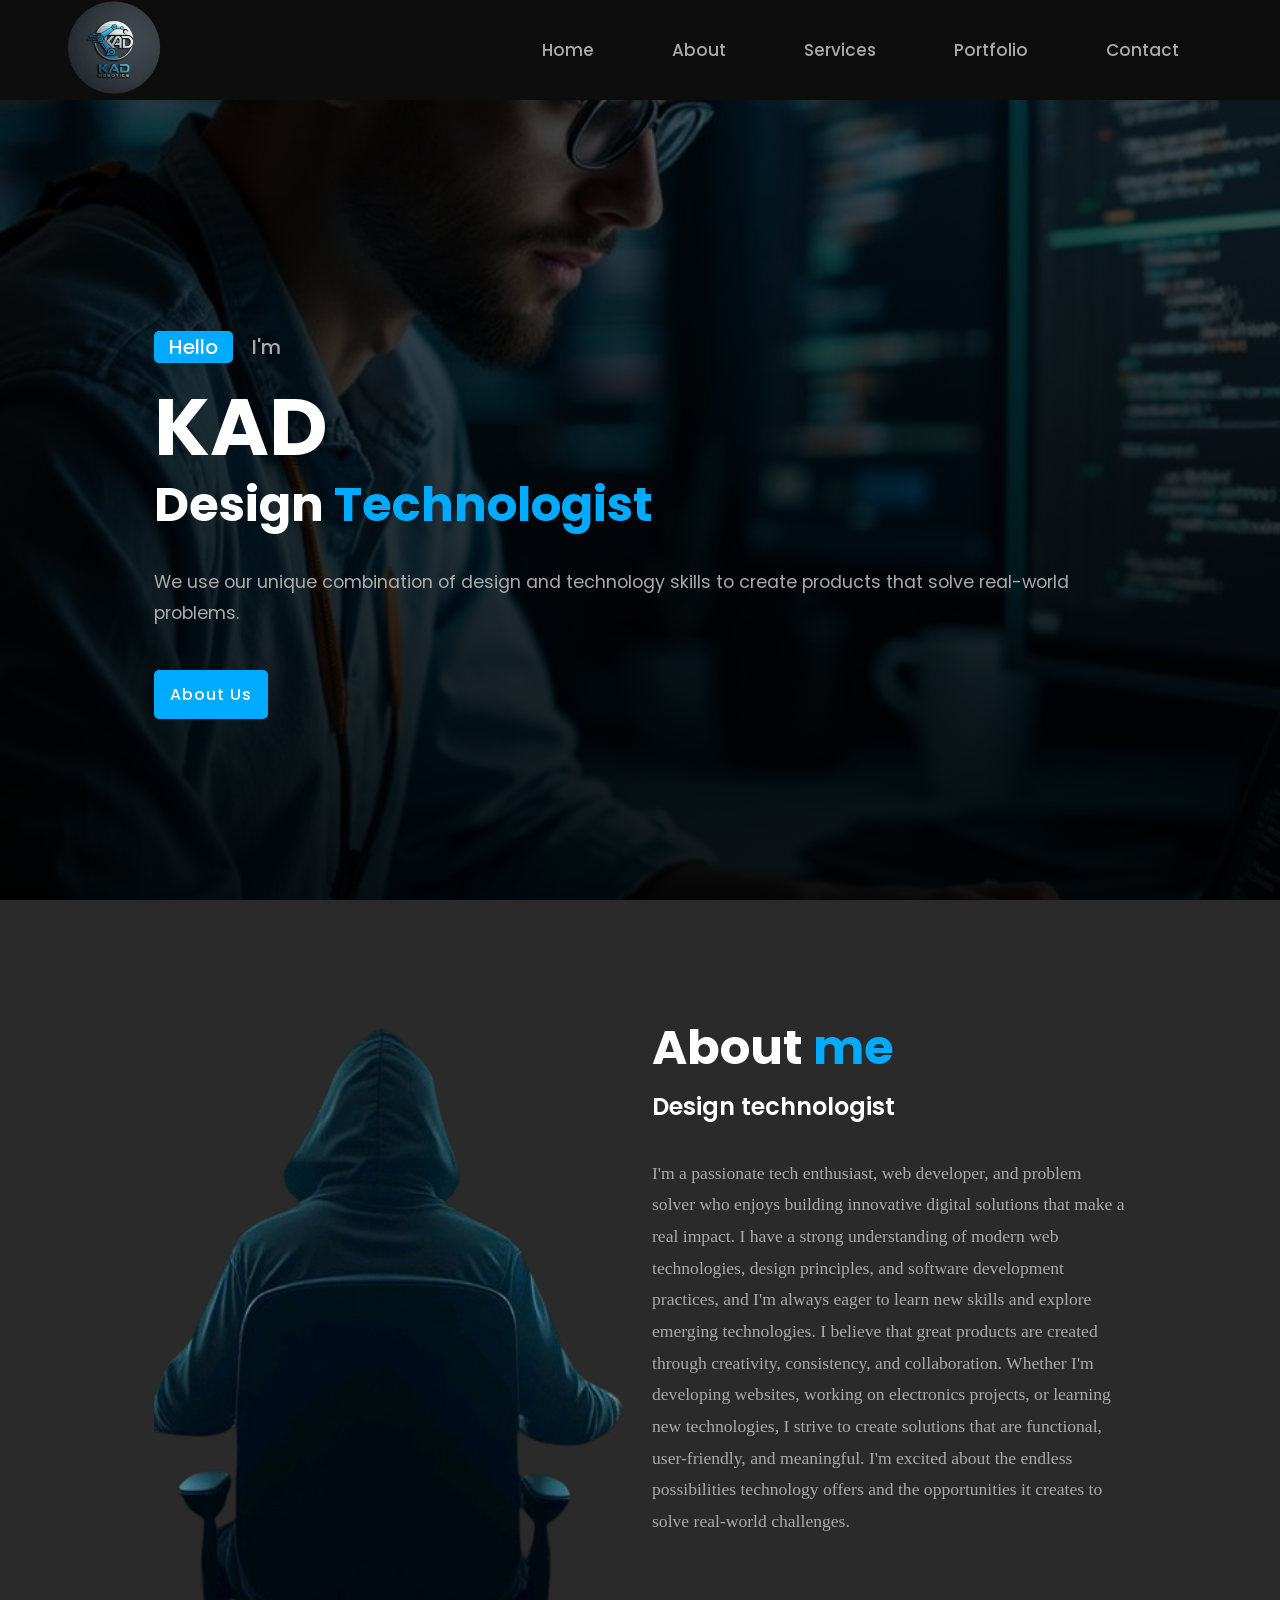
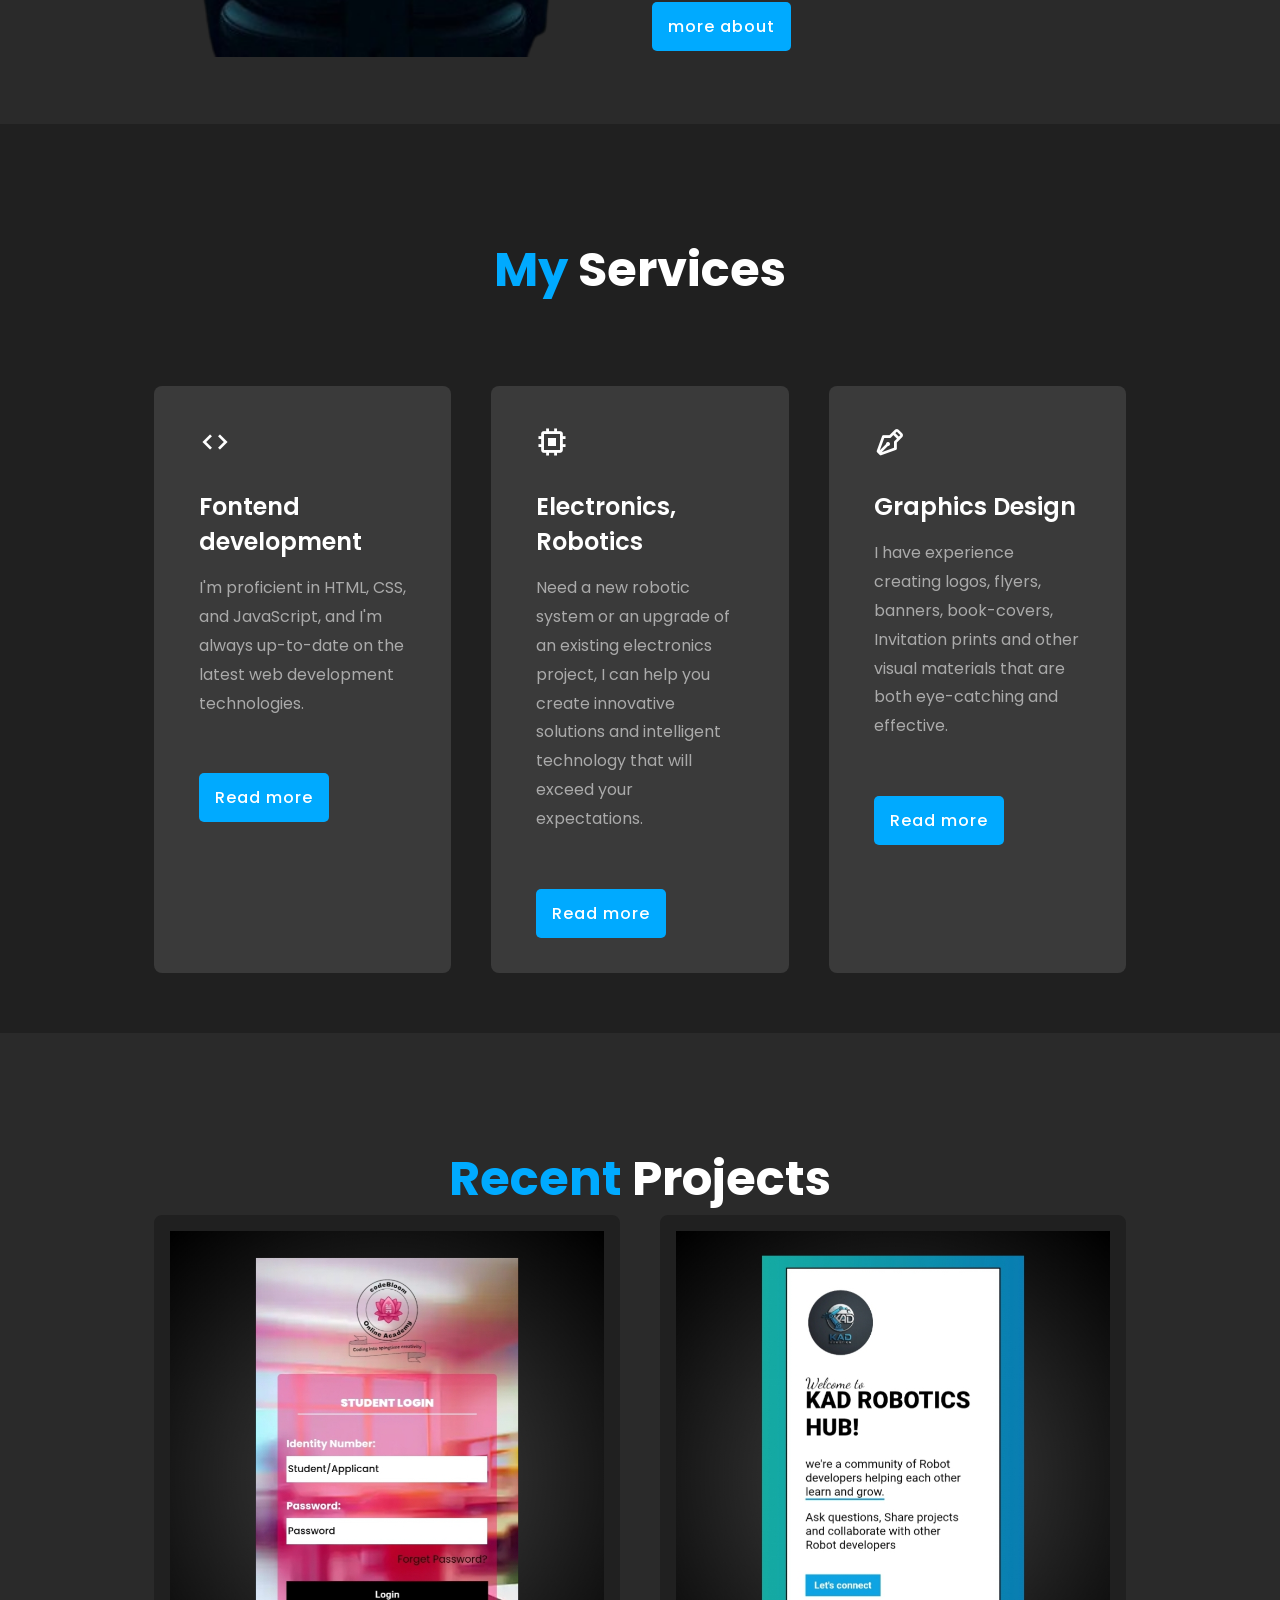
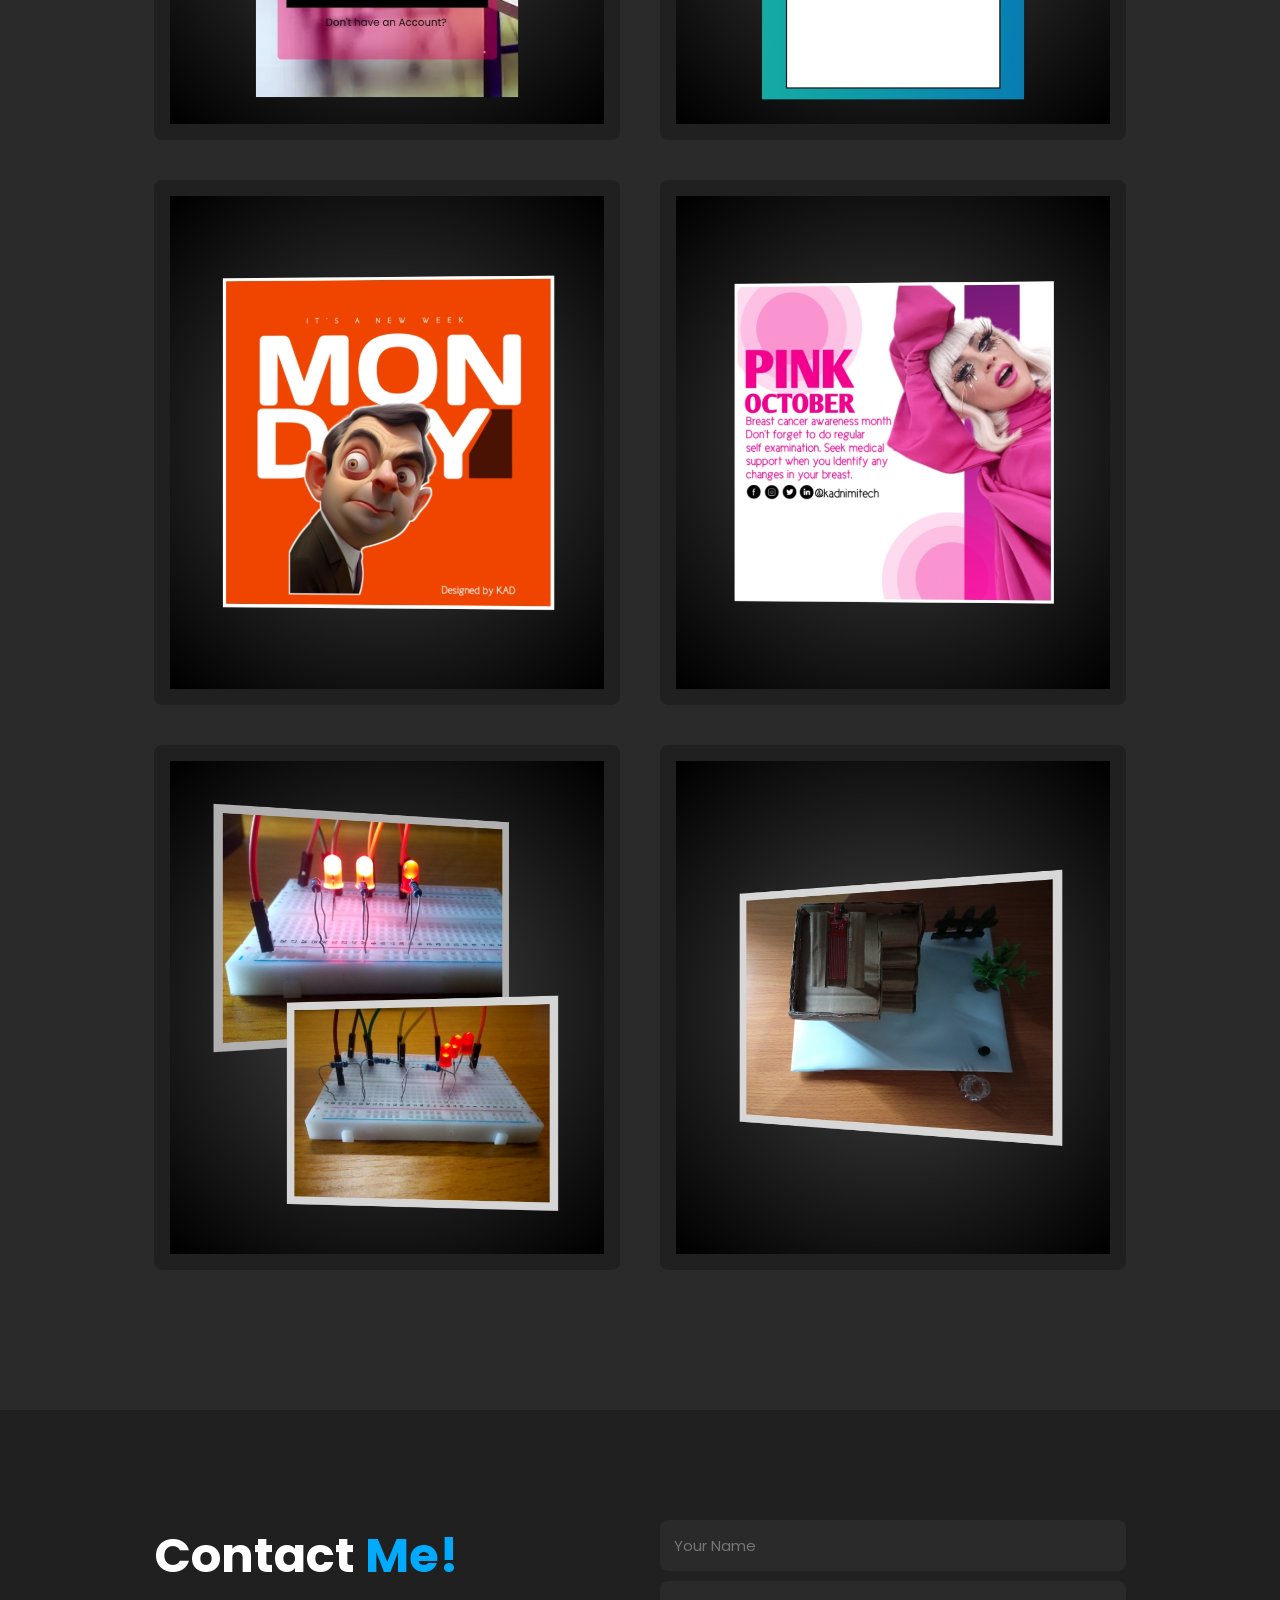
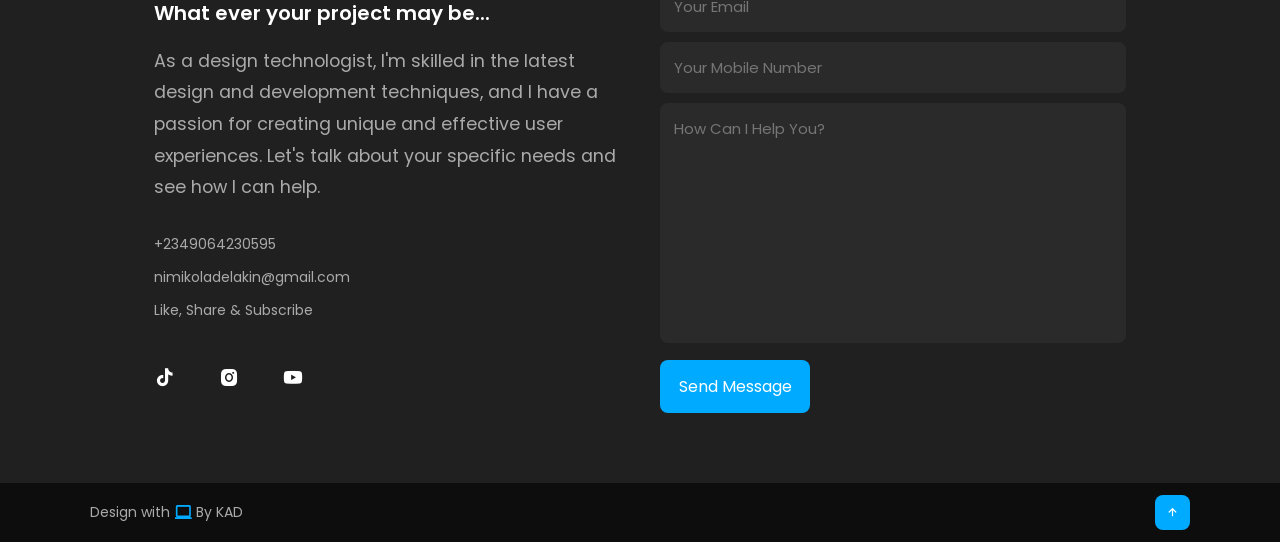
==== index.html @ d75dfde3 "Add files via upload" ====
<!DOCTYPE html>
<html lang="en">
<head>
    <meta charset="UTF-8">
    <meta name="viewport" content="width=device-width, initial-scale=1.0">
    <title>My portfolio</title>
 <link rel="stylesheet" href="style.css">
 <link href="https://unpkg.com/boxicons@2.1.4/css/boxicons.min.css" rel="stylesheet">
</head>
<body>
  <!-- header -->
  <header class="header">
   <a href="#">
     <img src="kadlogo.png" alt="logo">
   </a> 
   <div class="navMenu" id="navMenu">
   <i class='bx bx-window-close' onclick="closeMenu()"></i>
    <ul>
     <li><a href="index.html">Home</a></li>
     <li><a href="about.html">About</a></li>
     <li><a href="services.html">Services</a></li>
     <li><a href="portfolio.html">Portfolio</a></li>
     <li><a href="contact.html">Contact</a></li>
    </ul>   
   </div>
   <i class='bx bx-menu' onclick="openMenu()"></i>
  </header>
  
  <!-- home session -->
  <section class="home" id="home">
   <div class="home-content">
     <div class="show">
      <span class="first">Hello</span>
      <span class="second">I'm</span>
     </div>
     <h1>KAD</h1>
     <h3>Design <span>Technologist</span></h3>
     <p>
      We use our unique combination of design and technology skills to create products that solve real-world problems.
     </p>
     <div class="button">
       <a href="#" class="btn">About Us</a>
     </div>
   </div>
  </section>
  
  <!-- About session-->
  <section class="about" id="about">
    <div class="about-img">
      <img src="techguyback.png" alt="tech guy">
    </div>
    <div class="about-text">
      <h2>About <span>me</span></h2> 
      <h4>Design technologist</h4>
      <p>I'm a passionate tech enthusiast, web developer, and problem solver who enjoys building innovative digital solutions that make a real impact. I have a strong understanding of modern web technologies, design principles, and software development practices, and I'm always eager to learn new skills and explore emerging technologies. I believe that great products are created through creativity, consistency, and collaboration. Whether I'm developing websites, working on electronics projects, or learning new technologies, I strive to create solutions that are functional, user-friendly, and meaningful. I'm excited about the endless possibilities technology offers and the opportunities it creates to solve real-world challenges.</p>
      <a href="about.html" class="btn">
          more about 
      </a>
    </div>
  </section>
  <!-- service section -->
  <section class="services" id="services">
    <div class="text-title">
      <h2><span>My </span>Services</h2>
    </div>
    <div class="services-content">
        
      <div class="box">
        <div class="icons">
          <i class="bx bx-code"></i>  
        </div>
        <h3>Fontend development</h3>
        <p>I'm proficient in HTML, CSS, and JavaScript, and I'm always up-to-date on the latest web development technologies.
</p>
        <a href="#" class="btn">Read more</a>
     </div>
     <div class="box">
        <div class="icons">
          <i class='bx bx-chip'></i>  
        </div>
        <h3>Electronics,<br>Robotics</h3>
        <p>Need a new robotic system or an upgrade of an existing electronics project, I can help you create innovative solutions and intelligent technology that will exceed your expectations.
</p>
        <a href="#" class="btn">Read more</a>
     </div>
     <div class="box">
        <div class="icons">
          <i class="bx bx-pen"></i>  
        </div>
        <h3>Graphics Design</h3>
        <p>I have experience creating logos, flyers, banners, book-covers, Invitation prints and other visual materials that are both eye-catching and effective.
</p>
        <a href="#" class="btn">Read more</a>
     </div>
      
    </div>
  </section>
  
  <!-- portfolio session -->
  <section class="portfolio" id="portfolio">
   <div class="text-title">
    <h2><span>Recent</span> Projects</h2>   
   </div>   
   <div class="portfolio-content">
       
    <div class="row">
      <img src="projects-image-one.jpg" alt="">
      <div class="cover">
        <h5>Visual Designs</h5>
        <p>A complete solution for frontend development, user-centric design, and graphics design to give your business a cutting-edge online presence.</p>
        <a href="#"> <i class="bx bx-link-external"></i> </a>
      </div>
    </div>
    
    <div class="row">
      <img src="projects-image-two.jpg" alt="">
      <div class="cover">
        <h5>Visual Designs</h5>
        <p>A complete solution for frontend development, user-centric design, and graphics design to give your business a cutting-edge online presence.</p>
        <a href="#"> <i class="bx bx-link-external"></i> </a>
      </div>
    </div>
    
    <div class="row">
      <img src="projects-image-three.jpg" alt="">
      <div class="cover">
        <h5>Visual Designs</h5>
        <p>A complete solution for frontend development, user-centric design, and graphics design to give your business a cutting-edge online presence.</p>
        <a href="#"> <i class="bx bx-link-external"></i> </a>
      </div>
    </div>
    
    <div class="row">
      <img src="projects-image-four.jpg" alt="">
      <div class="cover">
        <h5>Visual Designs</h5>
        <p>A complete solution for frontend development, user-centric design, and graphics design to give your business a cutting-edge online presence.</p>
        <a href="#"> <i class="bx bx-link-external"></i> </a>
      </div>
    </div>
    
    <div class="row">
      <img src="projects-image-five.jpg" alt="">
      <div class="cover">
        <h5>Visual Designs</h5>
        <p>A complete solution for frontend development, user-centric design, and graphics design to give your business a cutting-edge online presence.</p>
        <a href="#"> <i class="bx bx-link-external"></i> </a>
      </div>
    </div>
    
    <div class="row">
      <img src="projects-image-six.jpg" alt="">
      <div class="cover">
        <h5>Visual Designs</h5>
        <p>A complete solution for frontend development, user-centric design, and graphics design to give your business a cutting-edge online presence.</p>
        <a href="#"> <i class="bx bx-link-external"></i> </a>
      </div>
    </div>
    
   </div>
  </section>
  
  <!-- contact session -->
  <section class="contact" id="contact">
    <div class="contact-text">
     <h2>Contact<span> Me!</span></h2>
     <h4>What ever your project may be...</h4>
      <p>As a design technologist, I'm skilled in the latest design and development techniques, and I have a passion for creating unique and effective user experiences. Let's talk about your specific needs and see how I can help.</p>
      
    <div class="list">
       <li><a href="whatsapp://send?phone=2349064230595&text=*Hello%20KAD%20From%20Your%20Portfolio:*">+2349064230595</a></li>
       <li><a href="mailto:nimikoladelakin@gmail.com?subject=Connecting%20with%20KAD&body=Hello%20KAD%20I%20want%20to%20connect%20with%20you%20Via%20Your%20Portfolio:">nimikoladelakin@gmail.com</a></li>
       <li><a href="#">Like, Share & Subscribe</a></li>
    </div>
    
      <div class="icons">
            <a href="https://www.tiktok.com/@kad_robotics"><i class='bx bxl-tiktok'></i></a>
            <a href="https://www.instagram.com/kadrobotics?igsh=ZG45bWptYnlyeWEy"><i class='bx bxl-instagram-alt'></i></a>
            <a href="https://youtube.com/@kad_robotics-01?si=4WWku-LW9qKJDObu"><i class='bx bxl-youtube'></i></a>
      </div>
    </div>
    
    <div class="contact-form">
      <form action="https://api.web3forms.com/submit" method="POST">
        <span class="hidden">
          <input name="FROM MY PORTFOLIO:">
        </span>
        <input type="hidden" name="access_key" value="360d2477-8315-4831-a49a-62a2f1345bcd">
        <input type="name" placeholder="Your Name" name="Name:" required>
        <input type="email" placeholder="Your Email" name="Email:" required>
        <input type="tel" placeholder="Your Mobile Number" name="Telephone:" required>
        <textarea name="Help:" id="" cols="35" rows="10" placeholder="How Can I Help You?" required></textarea>
        <input type="submit" value="Send Message" class="submit">
      </form>  
    </div>
  </section>
  
  <!-- Footer -->
  <footer class="footer">
    <div class="attribution">
      <p>Design with <i class="bx bx-laptop"> </i>By KAD</p>
    </div> 
    <div class="move-up">
      <a href="#home"><i class='bx bx-up-arrow-alt'></i></a>
    </div>
  </footer>
  
  <!-- JS for Google Menu -->
<script>
   var navMenu = document.getElementById("navMenu");
   
   function openMenu() {
       navMenu.style.right = "0";
   }
   
   function closeMenu() {
       navMenu.style.right = "-200px";
   }
</script>
</body>
</html>
---- style.css ----
@import url('https://fonts.googleapis.com/css2?family=Poppins:ital,wght@0,100;0,200;0,300;0,400;0,500;0,600;0,700;0,800;0,900;1,100;1,200;1,300;1,400;1,500;1,600;1,700;1,800;1,900&display=swap');


/* LAPTOP SCREEN */
*{
    padding: 0;
    margin: 0;
    font-family: "Poppins", sans-serif;
    box-sizing: border-box;
    scroll-behavior: smooth;
    text-decoration: none;
    list-style: none;
}
:root{
    --bg-color-one: #2a2a2a;
    --bg-color-two: #202020;
    --bg-color-sides: #0d0d0d;
    --text-color-one: #ffffff;
    --text-color-two: #aaaaaa;
    --main-color: #00aaff;
    --big-font: 5rem;
    --h2-font: 3rem;
    --p-font: 1.1rem;
}
html, body{
    overflow-x: hidden;
}
body{
    background-color: var(--bg-color-one);
    color: white;
    margin: 0;
}
.header{
    height: 100px;
    width: 100%;
    position: fixed;
    top: 0;
    right: 0;
    z-index: 1000;
    display: flex;
    align-items: center;
    justify-content: space-between;
    background-color: var(--bg-color-sides);
    padding: 2% 6%;
    transition: all .45s ease;
}
.header img{
    width: 100px;
}
.header .bx{
    display: none;
}
.navMenu{
    flex: 1;
    text-align: right;
}
.navMenu ul li{
    display: inline-block;
    padding: 8px 12px;
    margin: 0 25px;
    position: relative;
}
.navMenu a{
    color: var(--text-color-two);
    font-size: 17px;
    font-weight: 500;
    transition: all .45s ease;
}
.navMenu a:hover, .navmenu a:active{
    color: var(--main-color);
}
section{
    padding: 160px 15% 120px;
}
span{
    color: var(--main-color);
}
.home{
    position: relative;
    height: 100vh;
    width: 100%;
    background-image: linear-gradient(rgba(0,0,0,0.6), rgba(0,0,0,0.9)), url("Home-bg-one.jpg");
    background-position: center;
    background-size: cover;
    display: flex;
    align-items: center;
    justify-content: center;
}
.show{
    margin: 100px 0 20px;
}
.first{
    display: inline-block;
    margin-right: 15px;
    padding: 0 15px;
    line-height: 32px;
    font-size: 20px;
    font-weight: 500;
    border-radius: 5px;
    background-color: var(--main-color);
    color: var(--text-color-one);
}
.second{
    display: inline-block;
    font-size: 20px;
    font-weight: 500;
    color: var(--text-color-two);
}
.home-content h1{
    font-size: var(--big-font);
    font-weight: 700;
    color: var(--text-color-one);
    line-height: 1.1;
    margin: 0 0 8px;
}
.home-content h3{
    color: var(--text-color-one);
    margin: 0 0 35px;
    font-size: 3rem;
    font-weight: 700;
    line-height: 1.1;
}
.home-content p{
    color: var(--text-color-two);
    font-size: var(--p-font);
    line-height: 1.8;
    margin-bottom: 40px;
}
.button{
    display: inline-block;
    align-items: center;
    justify-content: center;
}
.btn{
    display: inline-block;
    padding: 12px 16px;
    background-color: var(--main-color);
    border-radius: 5px;
    font-size: 1rem;
    font-weight: 500;
    color: var(--text-color-one);
    letter-spacing: 1px;
    transition: all .45s ease;
}
.btn:hover{
    transform: scale(0.9)
}
/* About styling */

.about{
    display: grid;
    grid-template-columns: repeat(2, 1fr);
    align-items: center;
    gap: 1.5rem;
}
.about-img img{
    max-width: 530px;
    width: 100%;
    height: auto;
    border-radius: 5px;
}
.about-text h2{
    font-size: var(--h2-font);
    line-height: 1;
}
.about-text h4{
    font-size: 24px;
    font-weight: 600;
    color: var(--text-color-one);
    line-height: 1.7;
    margin: 15px 0 30px;
}
.about-text p{
    font-size: var(--p-font);
    font-family: 'Times New Roman', Times, serif; 
    line-height: 1.8;
    margin-bottom: 4rem;
    color: var(--text-color-two);
}
.services{
    background-color: var(--bg-color-two);
}
.text-title{
    text-align: center;
}
.text-title h2{
    font-size: var(--h2-font)
}
.services-content{
    display: grid;
    grid-template-columns: repeat(auto-fit, minmax(250px, auto));
    gap: 2.5rem;
    margin-top: 5rem;
} 
.services-content .box{
    background-color: #3a3a3a;
    padding: 35px 45px;
    border-radius: 8px;
    transition: all .45s ease;
}
.services-content .box:hover{
    transform: translateY(-8px);
}
.services-content .icons{
    font-size: 32px;
    margin-bottom: 20px;
}
.services-content h3{
    font-size: 24px;
    font-weight: 600;
    color: var(--text-color-one);
    margin-bottom: 15px;
}
.services-content p{
    color: var(--text-color-two);
    font-size: 1rem;
    line-height: 1.8;
    margin-bottom: 55px;
}
.portfolio-content{
    display: grid;
    grid-template-columns: repeat(auto-fit, minmax(350px, auto));
    align-items: center;
    gap: 2.5rem;
    margin-bottom: 5rem;
    overflow-x: clip;
}
.portfolio-content .row{
    position: relative;
    overflow: hidden;
    cursor: pointer;
}
.portfolio-content .row img{
    width: 100%;
    display: block;
    border-radius: 8px;
    border: 16px solid var(--bg-color-two);
    transition: transform 0.5s;
}
.portfolio-content .row .cover{
    width: 100%;
    height: 0;
    position: absolute;
    left: 0;
    bottom: 0;
    overflow: hidden;
    display: flex;
    flex-direction: column;
    align-items: center;
    background-image: linear-gradient(rgba(0, 0, 0, 0.7), #00aaff);
    border-radius: 8px;
    padding: 0 40px;
    transition: height 0.5s;
}
.portfolio-content .row .cover h5{
    font-size: 20px;
    font-weight: 600;
    margin: 15px 0;
}
.portfolio-content .row .cover p{
    text-align: center;
    color: var(--text-color-two);
    line-height: 1.8;
}
.portfolio-content .row .cover i{
    width: 60px;
    height: 60px;
    font-size: 20px;
    margin-top: 20px;
    display: flex;
    align-items: center;
    justify-content: center;
    border-radius: 50%;
    background-color: var(--text-color-one);
    color: var(--bg-color-one);
}
.portfolio-content .row:hover img{
    transform: scale(1.1);
}
.portfolio-content .row:hover .cover{
    height: 100%;
}
.contact{
    background-color: var(--bg-color-two);
    display: grid;
    grid-template-columns: repeat(2, 1fr);
    align-items: center;
    gap: 2.5rem;
}
.contact-text h2{
    font-size: var(--h2-font);
    line-height: 1;
}
.contact-text h4{
    color: var(--text-color-one);
    margin: 18px 0;
    font-size: 20px;
    font-weight: 600;
}
.contact-text p{
    color: var(--text-color-two);
    font-size: var(--p-font);
    line-height: 1.8;
    margin-bottom: 30px;
}
.contact-text .list{
    margin-bottom: 2.8rem;
}
.contact-text .list li{
    margin-bottom: 12px;
} 
.contact-text .list li a{
    display: block;
    color: var(--text-color-two);
    font-size: 14px;
    transition: all .45s ease;
}
.contact-text .list li a:hover{
    color: var(--text-color-one);
    transform: translateY(5px);
}
.contact-text .icons i{
    width: 45px;
    height: 45px;
    color: var(--text-color-one);
    font-size: 22px;
    display: inline-block;
    align-items: center;
    justify-content: center;
    margin-right: 15px;
    transition: all .45s ease;
}
.contact-text .icons i:hover{
    color: var(--main-color);
}
.contact-form form{
    position: relative;
}
.contact-form form input, .contact-form form textarea{
    width: 100%;
    padding: 14px;
    background-color: var(--bg-color-one);
    color: var(--text-color-one);
    border: none;
    outline: none;
    font-size: 15px;
    border-radius: 8px;
    margin-bottom: 10px;
}
.contact-form form textarea{
    resize: none;
    height: 240px;
}
.contact-form form .submit{
    width: 150px;
    display: inline-block;
    font-size: 16px;
    background-color: var(--main-color);
    color: var(--text-color-one);
    transition: all .45s ease;
}
.contact-form form .submit:hover{
    transform: scale(1.1);
    cursor: pointer;
}
.hidden{
    display: none;
}
.footer{
    padding: 20px 15%;
    display: flex;
    align-items: center;
    flex-wrap: wrap;
    align-items: center;
    justify-content: space-between;
    gap: 2rem;
    background-color: var(--bg-color-sides);
}
.footer .attribution p{
    color: var(--text-color-two);
    font-size: 14px;
    display: flex;
    align-items: center;
}
.footer .attribution i{
    color: var(--main-color);
    font-size: 20px;
    margin: 0 3px;
}
.footer .move-up i{
    padding: 10px;
    border-radius: 8px;
    font-size: 15px;
    color: var(--text-color-one);
    background-color: var(--main-color);
}

/***** Responsivity *****/

@media (max-width: 1480px){
    .header{
        padding: 12px 5%;
        transition: .1s;
    }
    section{
        padding: 110px 12% 60px;
    }
    .footer{
        padding: 12px 7%;
    }
}

@media (max-width: 1100px){
    :root{
        --big-font: 4rem;
        --h2-font: 2.5rem;
        --p-font: 1rem;
    }
    .home{
        height: 87vh;
    }
    .home-content h3{
        font-size: 2.3rem;
    }
}

@media (max-width: 920px){
    .about, .contact{
        grid-template-columns: 1fr;
    }
    .about-img img{
        width: 100%;
        height: auto;
        max-width: 100%;
        margin-left: 7px;
    }
}

@media (max-width: 700px){
    .header .bx{
        display: block;
        color: var(--text-color-one);
        margin: 10px;
        font-size: 30px;
        cursor: pointer;
    }
    .navMenu{
        position: fixed;
        background-color: var(--bg-color-sides);
        height: 100%;
        width: 200px;
        top: 0;
        right: -200px;
        z-index: 2;
        transition: all .45s ease;
        text-align: center;
    }
    .navMenu ul{
        padding: 30px;
    }
    .navMenu ul li{
        display: block;
    }
    .navMenu a{
        display: block;
        margin: 17px;
        font-size: 20px;
        transition: all .45s ease;
        color: var(--text-color-one);
    }
    
}

@media (max-width: 480px){
    .home h1{
        font-size: 30px;
    }
    .home h3{
        font-size: 20px;
    }
    .portfolio-content{
        grid-template-columns: repeat(auto-fit, minmax(250px, auto));
        margin-bottom: 0;
    }
    .portfolio-content .row .cover p{
        font-size: 13.5px;
        line-height: 1.5;
    }
    .portfolio-content .row .cover h5{
        font-size: 15px;
        max-width: 10px 0;
    }
    .header img{
    width: 85px;
}
}


/******* Webpages *******/
.sub-header{
    height: 70vh;
    width: 100%;
    background-image: linear-gradient(rgba(0, 0, 0, 0.8), rgba(0, 0, 0, 0.8)), url(bg-sub-header.jpg);
    background-position: center;
    background-size: cover;
    text-align: center;
}
.sub-header h1{
    margin-top: 150px;
    font-size: 4rem;
}
#others{
    background-color: #191919;
}
.others{
    display: flex;
    flex-direction: column;
    align-items: center;
    justify-content: center;
    gap: 2rem;
}
.sub-text-title{
    text-align: center;
}
.sub-text-title h2{
    font-size: 1.6rem;
    line-height: 1;
}
.others-img{
    position: relative;
    width: 20rem;
    height: 20rem;
    margin-top: 3rem;
    border-radius: 50%;
    display: flex;
    align-items: center;
    justify-content: center;
}
.others-img img{
    width: 90%;
    border-radius: 50%;
    border: .2rem solid var(--main-color);
    background-color: var(--text-color-one);
}
.others-img .circle-spin{
    position: absolute;
    top: 50%;
    left: 50%;
    transform: translate(-50%, -50%) rotate(30deg);
    width: 100%;
    height: 100%;
    border-radius: 50%;
    border-top: .2rem solid transparent;
    border-bottom: .2rem solid transparent;
    border-left: .2rem solid var(--main-color);
    border-right: .2rem solid var(--main-color);
}
.others-text{
    text-align: center;
}
.others-text h3{
    font-size: 2rem;
}
.others-text p{
    font-size: var(--p-font);
    color: var(--text-color-two);
    margin: 2rem 0;
}
.map{
    margin: auto;
}
.map iframe{
    width: 100%;
}
.contact-text .dot{
    font-size: 1.7rem;
    color: var(--main-color);
}
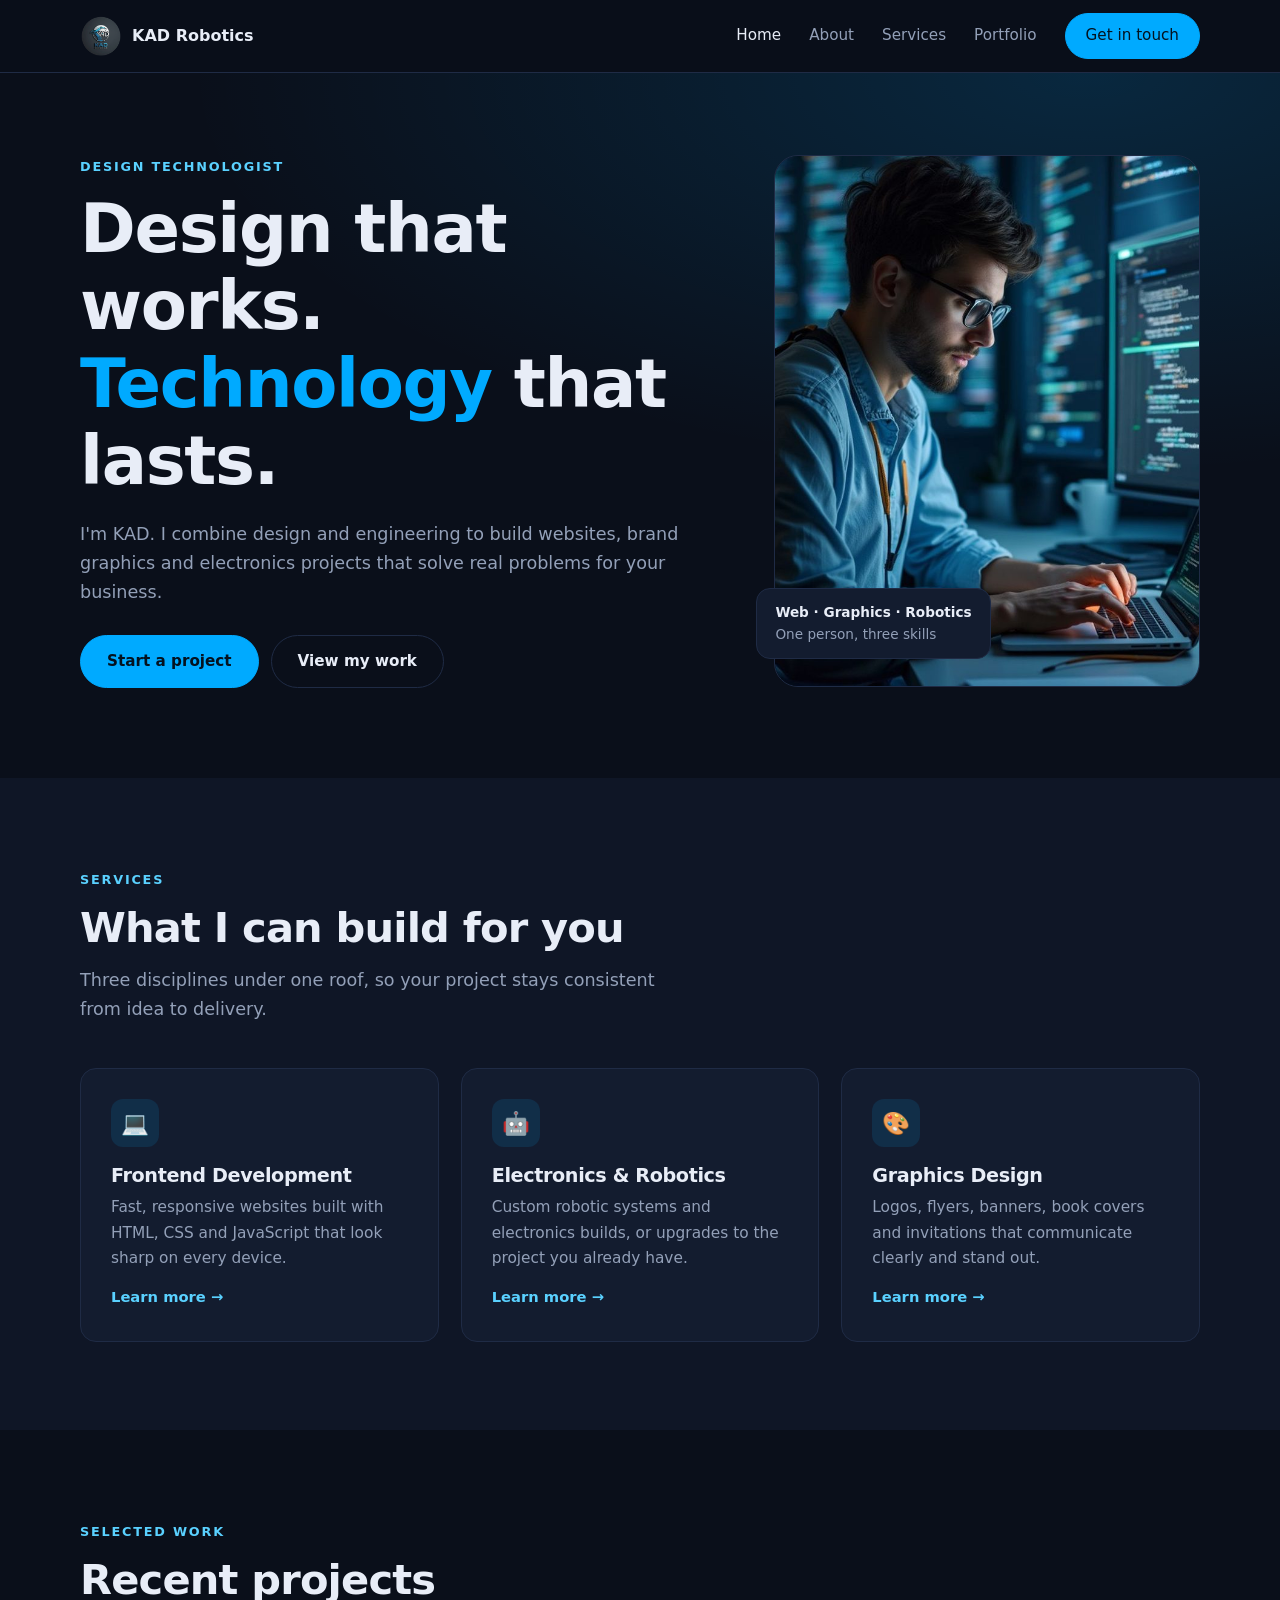
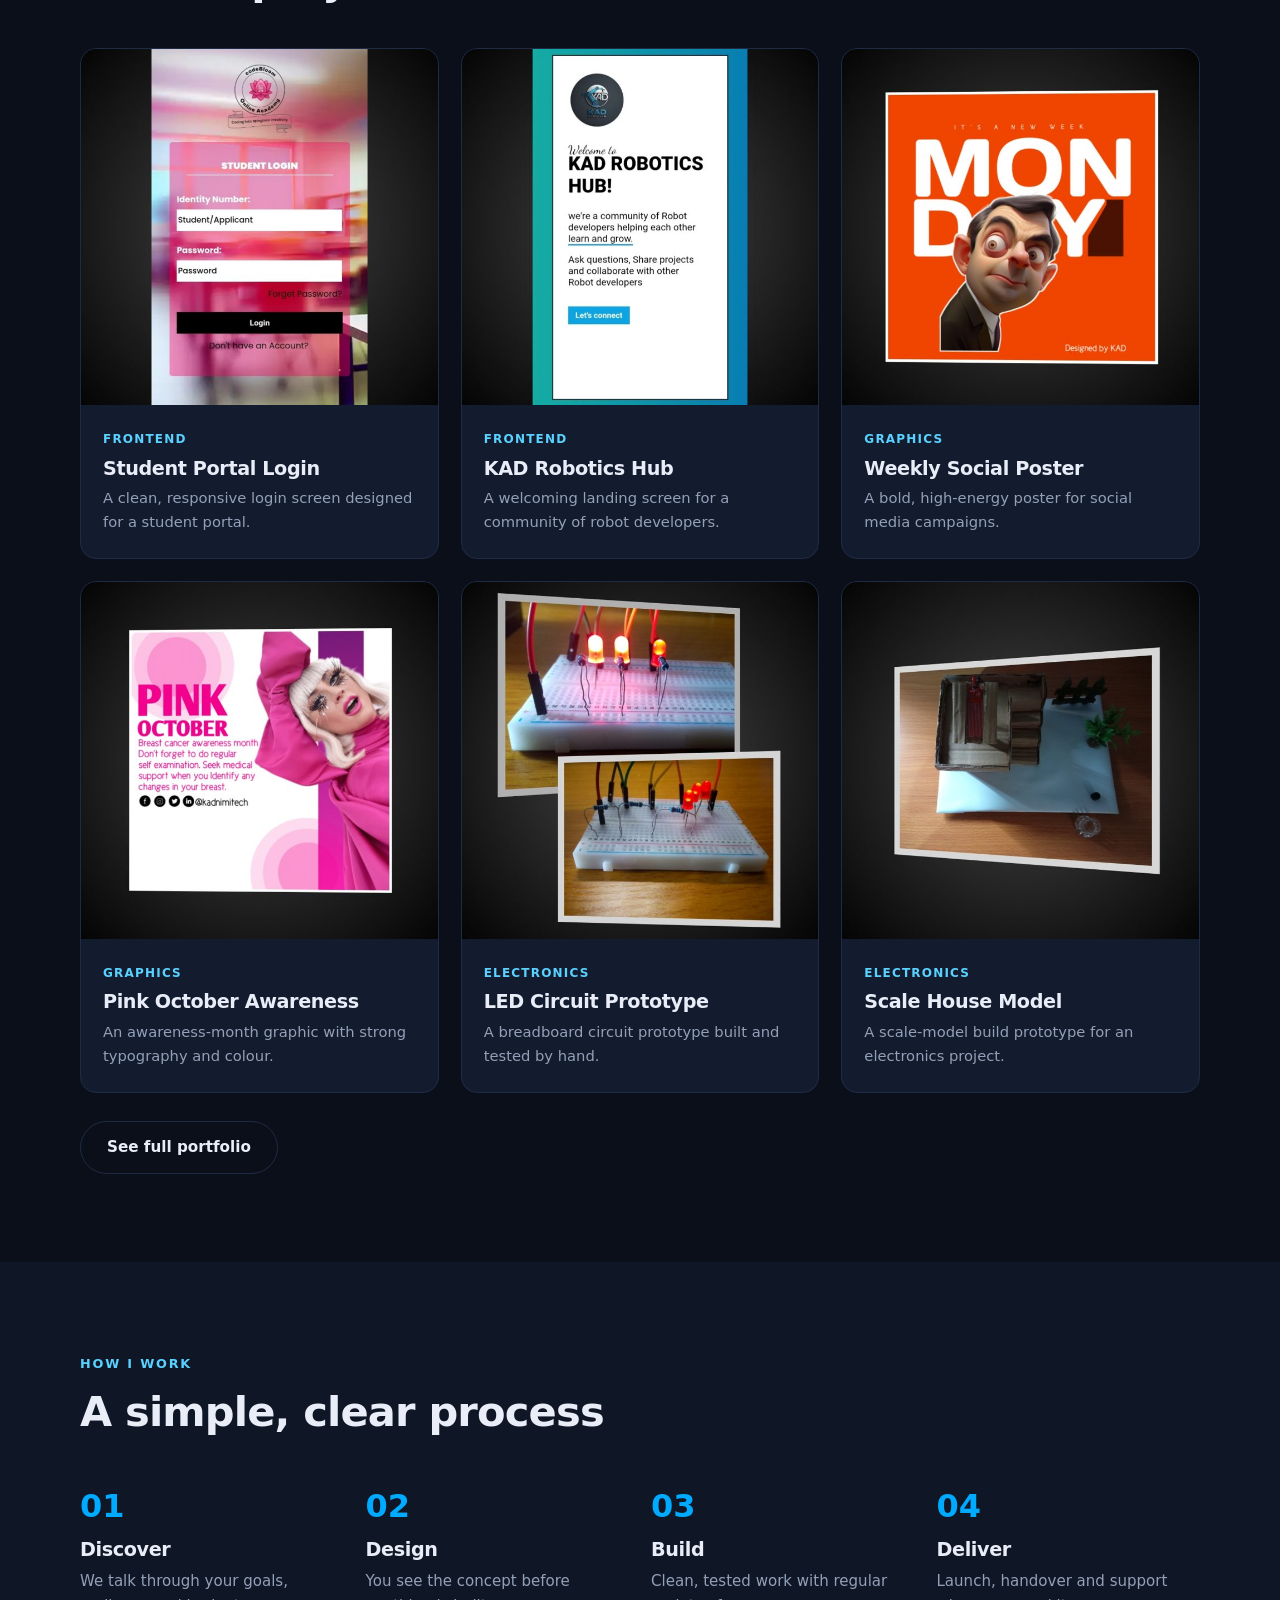
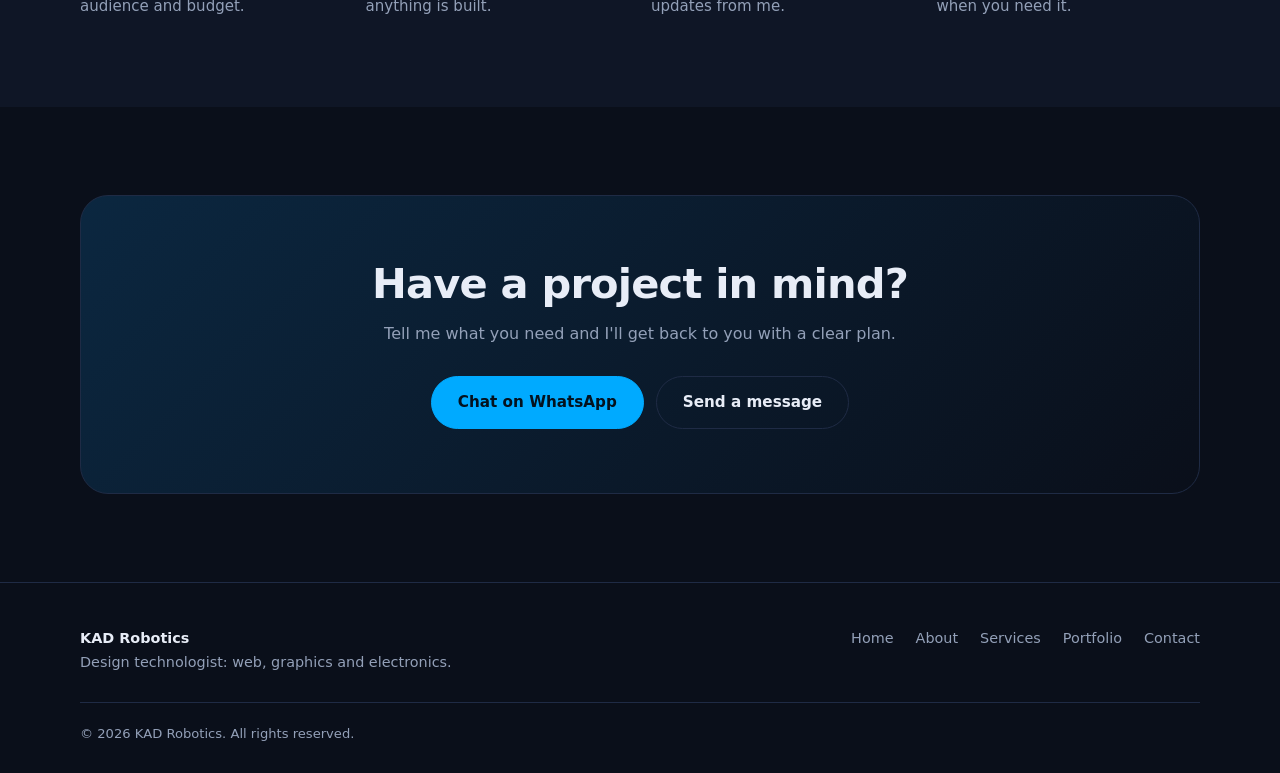
==== commit 78f55df3: "Add files via upload" ====
--- a/index.html
+++ b/index.html
@@ -1,221 +1,33 @@
 <!DOCTYPE html>
-<html lang="en">
-<head>
-    <meta charset="UTF-8">
-    <meta name="viewport" content="width=device-width, initial-scale=1.0">
-    <title>My portfolio</title>
- <link rel="stylesheet" href="style.css">
- <link href="https://unpkg.com/boxicons@2.1.4/css/boxicons.min.css" rel="stylesheet">
-</head>
-<body>
-  <!-- header -->
-  <header class="header">
-   <a href="#">
-     <img src="kadlogo.png" alt="logo">
-   </a> 
-   <div class="navMenu" id="navMenu">
-   <i class='bx bx-window-close' onclick="closeMenu()"></i>
-    <ul>
-     <li><a href="index.html">Home</a></li>
-     <li><a href="about.html">About</a></li>
-     <li><a href="services.html">Services</a></li>
-     <li><a href="portfolio.html">Portfolio</a></li>
-     <li><a href="contact.html">Contact</a></li>
-    </ul>   
-   </div>
-   <i class='bx bx-menu' onclick="openMenu()"></i>
-  </header>
-  
-  <!-- home session -->
-  <section class="home" id="home">
-   <div class="home-content">
-     <div class="show">
-      <span class="first">Hello</span>
-      <span class="second">I'm</span>
-     </div>
-     <h1>KAD</h1>
-     <h3>Design <span>Technologist</span></h3>
-     <p>
-      We use our unique combination of design and technology skills to create products that solve real-world problems.
-     </p>
-     <div class="button">
-       <a href="#" class="btn">About Us</a>
-     </div>
-   </div>
-  </section>
-  
-  <!-- About session-->
-  <section class="about" id="about">
-    <div class="about-img">
-      <img src="techguyback.png" alt="tech guy">
-    </div>
-    <div class="about-text">
-      <h2>About <span>me</span></h2> 
-      <h4>Design technologist</h4>
-      <p>I'm a passionate tech enthusiast, web developer, and problem solver who enjoys building innovative digital solutions that make a real impact. I have a strong understanding of modern web technologies, design principles, and software development practices, and I'm always eager to learn new skills and explore emerging technologies. I believe that great products are created through creativity, consistency, and collaboration. Whether I'm developing websites, working on electronics projects, or learning new technologies, I strive to create solutions that are functional, user-friendly, and meaningful. I'm excited about the endless possibilities technology offers and the opportunities it creates to solve real-world challenges.</p>
-      <a href="about.html" class="btn">
-          more about 
-      </a>
-    </div>
-  </section>
-  <!-- service section -->
-  <section class="services" id="services">
-    <div class="text-title">
-      <h2><span>My </span>Services</h2>
-    </div>
-    <div class="services-content">
-        
-      <div class="box">
-        <div class="icons">
-          <i class="bx bx-code"></i>  
-        </div>
-        <h3>Fontend development</h3>
-        <p>I'm proficient in HTML, CSS, and JavaScript, and I'm always up-to-date on the latest web development technologies.
-</p>
-        <a href="#" class="btn">Read more</a>
-     </div>
-     <div class="box">
-        <div class="icons">
-          <i class='bx bx-chip'></i>  
-        </div>
-        <h3>Electronics,<br>Robotics</h3>
-        <p>Need a new robotic system or an upgrade of an existing electronics project, I can help you create innovative solutions and intelligent technology that will exceed your expectations.
-</p>
-        <a href="#" class="btn">Read more</a>
-     </div>
-     <div class="box">
-        <div class="icons">
-          <i class="bx bx-pen"></i>  
-        </div>
-        <h3>Graphics Design</h3>
-        <p>I have experience creating logos, flyers, banners, book-covers, Invitation prints and other visual materials that are both eye-catching and effective.
-</p>
-        <a href="#" class="btn">Read more</a>
-     </div>
-      
-    </div>
-  </section>
-  
-  <!-- portfolio session -->
-  <section class="portfolio" id="portfolio">
-   <div class="text-title">
-    <h2><span>Recent</span> Projects</h2>   
-   </div>   
-   <div class="portfolio-content">
-       
-    <div class="row">
-      <img src="projects-image-one.jpg" alt="">
-      <div class="cover">
-        <h5>Visual Designs</h5>
-        <p>A complete solution for frontend development, user-centric design, and graphics design to give your business a cutting-edge online presence.</p>
-        <a href="#"> <i class="bx bx-link-external"></i> </a>
-      </div>
-    </div>
-    
-    <div class="row">
-      <img src="projects-image-two.jpg" alt="">
-      <div class="cover">
-        <h5>Visual Designs</h5>
-        <p>A complete solution for frontend development, user-centric design, and graphics design to give your business a cutting-edge online presence.</p>
-        <a href="#"> <i class="bx bx-link-external"></i> </a>
-      </div>
-    </div>
-    
-    <div class="row">
-      <img src="projects-image-three.jpg" alt="">
-      <div class="cover">
-        <h5>Visual Designs</h5>
-        <p>A complete solution for frontend development, user-centric design, and graphics design to give your business a cutting-edge online presence.</p>
-        <a href="#"> <i class="bx bx-link-external"></i> </a>
-      </div>
-    </div>
-    
-    <div class="row">
-      <img src="projects-image-four.jpg" alt="">
-      <div class="cover">
-        <h5>Visual Designs</h5>
-        <p>A complete solution for frontend development, user-centric design, and graphics design to give your business a cutting-edge online presence.</p>
-        <a href="#"> <i class="bx bx-link-external"></i> </a>
-      </div>
-    </div>
-    
-    <div class="row">
-      <img src="projects-image-five.jpg" alt="">
-      <div class="cover">
-        <h5>Visual Designs</h5>
-        <p>A complete solution for frontend development, user-centric design, and graphics design to give your business a cutting-edge online presence.</p>
-        <a href="#"> <i class="bx bx-link-external"></i> </a>
-      </div>
-    </div>
-    
-    <div class="row">
-      <img src="projects-image-six.jpg" alt="">
-      <div class="cover">
-        <h5>Visual Designs</h5>
-        <p>A complete solution for frontend development, user-centric design, and graphics design to give your business a cutting-edge online presence.</p>
-        <a href="#"> <i class="bx bx-link-external"></i> </a>
-      </div>
-    </div>
-    
-   </div>
-  </section>
-  
-  <!-- contact session -->
-  <section class="contact" id="contact">
-    <div class="contact-text">
-     <h2>Contact<span> Me!</span></h2>
-     <h4>What ever your project may be...</h4>
-      <p>As a design technologist, I'm skilled in the latest design and development techniques, and I have a passion for creating unique and effective user experiences. Let's talk about your specific needs and see how I can help.</p>
-      
-    <div class="list">
-       <li><a href="whatsapp://send?phone=2349064230595&text=*Hello%20KAD%20From%20Your%20Portfolio:*">+2349064230595</a></li>
-       <li><a href="mailto:nimikoladelakin@gmail.com?subject=Connecting%20with%20KAD&body=Hello%20KAD%20I%20want%20to%20connect%20with%20you%20Via%20Your%20Portfolio:">nimikoladelakin@gmail.com</a></li>
-       <li><a href="#">Like, Share & Subscribe</a></li>
-    </div>
-    
-      <div class="icons">
-            <a href="https://www.tiktok.com/@kad_robotics"><i class='bx bxl-tiktok'></i></a>
-            <a href="https://www.instagram.com/kadrobotics?igsh=ZG45bWptYnlyeWEy"><i class='bx bxl-instagram-alt'></i></a>
-            <a href="https://youtube.com/@kad_robotics-01?si=4WWku-LW9qKJDObu"><i class='bx bxl-youtube'></i></a>
-      </div>
-    </div>
-    
-    <div class="contact-form">
-      <form action="https://api.web3forms.com/submit" method="POST">
-        <span class="hidden">
-          <input name="FROM MY PORTFOLIO:">
-        </span>
-        <input type="hidden" name="access_key" value="360d2477-8315-4831-a49a-62a2f1345bcd">
-        <input type="name" placeholder="Your Name" name="Name:" required>
-        <input type="email" placeholder="Your Email" name="Email:" required>
-        <input type="tel" placeholder="Your Mobile Number" name="Telephone:" required>
-        <textarea name="Help:" id="" cols="35" rows="10" placeholder="How Can I Help You?" required></textarea>
-        <input type="submit" value="Send Message" class="submit">
-      </form>  
-    </div>
-  </section>
-  
-  <!-- Footer -->
-  <footer class="footer">
-    <div class="attribution">
-      <p>Design with <i class="bx bx-laptop"> </i>By KAD</p>
-    </div> 
-    <div class="move-up">
-      <a href="#home"><i class='bx bx-up-arrow-alt'></i></a>
-    </div>
-  </footer>
-  
-  <!-- JS for Google Menu -->
-<script>
-   var navMenu = document.getElementById("navMenu");
-   
-   function openMenu() {
-       navMenu.style.right = "0";
-   }
-   
-   function closeMenu() {
-       navMenu.style.right = "-200px";
-   }
-</script>
-</body>
-</html>
+<html lang="en"><head><meta charset="UTF-8"><meta name="viewport" content="width=device-width,initial-scale=1">
+<title>KAD Robotics | Web, Graphics & Electronics</title><meta name="description" content="KAD Robotics: design technologist building websites, brand graphics and robotics and electronics solutions.">
+<link rel="icon" href="logo.png"><link rel="stylesheet" href="style.css"></head>
+<body><header class="nav" id="nav"></header>
+
+<section class="hero"><div class="wrap"><div>
+<span class="eyebrow">Design Technologist</span>
+<h1>Design that works.<br><em>Technology</em> that lasts.</h1>
+<p class="lead">I'm KAD. I combine design and engineering to build websites, brand graphics and electronics projects that solve real problems for your business.</p>
+<div class="row-btn"><a class="btn" href="contact.html">Start a project</a><a class="btn ghost" href="portfolio.html">View my work</a></div></div>
+<div class="hero-img"><img src="hero.jpg" alt="Developer working at a computer"><div class="tag"><b>Web · Graphics · Robotics</b>One person, three skills</div></div></div></section>
+
+<section class="alt"><div class="wrap"><div class="head"><span class="eyebrow">Services</span><h2>What I can build for you</h2><p class="lead">Three disciplines under one roof, so your project stays consistent from idea to delivery.</p></div>
+<div class="grid3">
+<div class="card"><div class="ico">💻</div><h3>Frontend Development</h3><p>Fast, responsive websites built with HTML, CSS and JavaScript that look sharp on every device.</p><a class="link" href="services.html">Learn more →</a></div>
+<div class="card"><div class="ico">🤖</div><h3>Electronics &amp; Robotics</h3><p>Custom robotic systems and electronics builds, or upgrades to the project you already have.</p><a class="link" href="services.html">Learn more →</a></div>
+<div class="card"><div class="ico">🎨</div><h3>Graphics Design</h3><p>Logos, flyers, banners, book covers and invitations that communicate clearly and stand out.</p><a class="link" href="services.html">Learn more →</a></div>
+</div></div></section>
+
+<section><div class="wrap"><div class="head"><span class="eyebrow">Selected work</span><h2>Recent projects</h2></div>
+<div class="grid3"><article class="work" data-c="frontend"><img src="work-1.jpg" alt="Student Portal Login" loading="lazy"><div><small>Frontend</small><h3>Student Portal Login</h3><p>A clean, responsive login screen designed for a student portal.</p></div></article><article class="work" data-c="frontend"><img src="work-2.jpg" alt="KAD Robotics Hub" loading="lazy"><div><small>Frontend</small><h3>KAD Robotics Hub</h3><p>A welcoming landing screen for a community of robot developers.</p></div></article><article class="work" data-c="graphics"><img src="work-3.jpg" alt="Weekly Social Poster" loading="lazy"><div><small>Graphics</small><h3>Weekly Social Poster</h3><p>A bold, high-energy poster for social media campaigns.</p></div></article><article class="work" data-c="graphics"><img src="work-4.jpg" alt="Pink October Awareness" loading="lazy"><div><small>Graphics</small><h3>Pink October Awareness</h3><p>An awareness-month graphic with strong typography and colour.</p></div></article><article class="work" data-c="electronics"><img src="work-5.jpg" alt="LED Circuit Prototype" loading="lazy"><div><small>Electronics</small><h3>LED Circuit Prototype</h3><p>A breadboard circuit prototype built and tested by hand.</p></div></article><article class="work" data-c="electronics"><img src="work-6.jpg" alt="Scale House Model" loading="lazy"><div><small>Electronics</small><h3>Scale House Model</h3><p>A scale-model build prototype for an electronics project.</p></div></article></div>
+<div class="row-btn"><a class="btn ghost" href="portfolio.html">See full portfolio</a></div></div></section>
+
+<section class="alt"><div class="wrap"><div class="head"><span class="eyebrow">How I work</span><h2>A simple, clear process</h2></div>
+<div class="steps">
+<div class="step"><b>01</b><h3>Discover</h3><p>We talk through your goals, audience and budget.</p></div>
+<div class="step"><b>02</b><h3>Design</h3><p>You see the concept before anything is built.</p></div>
+<div class="step"><b>03</b><h3>Build</h3><p>Clean, tested work with regular updates from me.</p></div>
+<div class="step"><b>04</b><h3>Deliver</h3><p>Launch, handover and support when you need it.</p></div>
+</div></div></section>
+<section><div class="wrap"><div class="cta"><h2>Have a project in mind?</h2><p>Tell me what you need and I'll get back to you with a clear plan.</p><div class="row-btn"><a class="btn" data-wa="Hello KAD, I found you through your website and I'd like to discuss a project." href="contact.html">Chat on WhatsApp</a><a class="btn ghost" href="contact.html">Send a message</a></div></div></div></section>
+<footer id="footer"></footer><script src="site.js"></script></body></html>
--- a/style.css
+++ b/style.css
@@ -1,578 +1,94 @@
-@import url('https://fonts.googleapis.com/css2?family=Poppins:ital,wght@0,100;0,200;0,300;0,400;0,500;0,600;0,700;0,800;0,900;1,100;1,200;1,300;1,400;1,500;1,600;1,700;1,800;1,900&display=swap');
-
-
-/* LAPTOP SCREEN */
-*{
-    padding: 0;
-    margin: 0;
-    font-family: "Poppins", sans-serif;
-    box-sizing: border-box;
-    scroll-behavior: smooth;
-    text-decoration: none;
-    list-style: none;
+:root{--bg:#0a0f1a;--bg2:#0f1626;--card:#131c2f;--line:#1f2b45;--text:#e8edf7;--mute:#93a0b8;--acc:#00aaff;--acc2:#5ad1ff;--r:16px}
+*{margin:0;padding:0;box-sizing:border-box}
+html{scroll-behavior:smooth}
+body{font-family:Inter,system-ui,-apple-system,"Segoe UI",Roboto,sans-serif;background:var(--bg);color:var(--text);line-height:1.65;-webkit-font-smoothing:antialiased}
+img{max-width:100%;display:block}a{color:inherit;text-decoration:none}ul{list-style:none}
+.wrap{width:min(1120px,92%);margin:0 auto}
+section{padding:88px 0}
+.alt{background:var(--bg2)}
+h1,h2,h3{line-height:1.15;letter-spacing:-.02em}
+h1{font-size:clamp(2.4rem,6vw,4.2rem)}h2{font-size:clamp(1.8rem,4vw,2.6rem);margin-bottom:14px}h3{font-size:1.2rem;margin-bottom:8px}
+em{font-style:normal;color:var(--acc)}
+.eyebrow{display:inline-block;color:var(--acc2);font-size:.8rem;font-weight:600;letter-spacing:.14em;text-transform:uppercase;margin-bottom:14px}
+.lead{color:var(--mute);font-size:1.1rem;max-width:620px}
+.head{margin-bottom:44px}
+.btn{display:inline-block;padding:13px 26px;border-radius:999px;font-weight:600;font-size:.95rem;border:1px solid var(--acc);background:var(--acc);color:#04121f;cursor:pointer;transition:.2s}
+.btn:hover{background:var(--acc2);border-color:var(--acc2);transform:translateY(-2px)}
+.btn.ghost{background:transparent;color:var(--text);border-color:var(--line)}
+.btn.ghost:hover{border-color:var(--acc);color:var(--acc2);background:transparent}
+.row-btn{display:flex;gap:12px;flex-wrap:wrap;margin-top:28px}
+/* nav */
+.nav{position:sticky;top:0;z-index:50;background:rgba(10,15,26,.85);backdrop-filter:blur(12px);border-bottom:1px solid var(--line)}
+.nav .wrap{display:flex;align-items:center;justify-content:space-between;height:72px}
+.brand{display:flex;align-items:center;gap:10px;font-weight:700}
+.brand img{width:42px;height:42px;border-radius:50%}
+.menu{display:flex;align-items:center;gap:28px}
+.menu a{color:var(--mute);font-size:.95rem;font-weight:500;transition:.2s}
+.menu a:hover,.menu a.on{color:var(--text)}
+.menu .btn{padding:9px 20px;color:#04121f}
+.burger{display:none;background:none;border:0;color:var(--text);font-size:1.7rem;cursor:pointer}
+/* hero */
+.hero{padding:80px 0 90px;background:radial-gradient(900px 400px at 85% 0,rgba(0,170,255,.16),transparent)}
+.hero .wrap{display:grid;grid-template-columns:1.2fr .8fr;gap:56px;align-items:center}
+.hero p.lead{margin-top:20px}
+.hero-img{position:relative}
+.hero-img img{border-radius:24px;border:1px solid var(--line);aspect-ratio:4/5;object-fit:cover;width:100%}
+.tag{position:absolute;left:-18px;bottom:28px;background:var(--card);border:1px solid var(--line);padding:12px 18px;border-radius:14px;font-size:.85rem;color:var(--mute)}
+.tag b{display:block;color:var(--text)}
+.page-head{padding:72px 0 56px;background:radial-gradient(700px 300px at 80% 0,rgba(0,170,255,.14),transparent);border-bottom:1px solid var(--line)}
+/* cards */
+.grid3{display:grid;grid-template-columns:repeat(3,1fr);gap:22px}
+.card{background:var(--card);border:1px solid var(--line);border-radius:var(--r);padding:30px;transition:.25s}
+.card:hover{border-color:var(--acc);transform:translateY(-4px)}
+.ico{width:48px;height:48px;border-radius:12px;background:rgba(0,170,255,.12);display:grid;place-items:center;font-size:1.4rem;margin-bottom:18px}
+.card p{color:var(--mute);font-size:.96rem}
+.card ul{margin:14px 0 20px;color:var(--mute);font-size:.92rem}
+.card li{padding-left:20px;position:relative;margin:5px 0}
+.card li:before{content:"✓";position:absolute;left:0;color:var(--acc)}
+.link{color:var(--acc2);font-weight:600;font-size:.92rem;display:inline-block;margin-top:14px}
+/* work */
+.filters{display:flex;gap:10px;flex-wrap:wrap;margin-bottom:30px}
+.filters button{background:none;border:1px solid var(--line);color:var(--mute);padding:8px 20px;border-radius:999px;font:inherit;font-size:.9rem;cursor:pointer;transition:.2s}
+.filters button.on,.filters button:hover{background:var(--acc);border-color:var(--acc);color:#04121f}
+.work{background:var(--card);border:1px solid var(--line);border-radius:var(--r);overflow:hidden;transition:.25s}
+.work:hover{border-color:var(--acc);transform:translateY(-4px)}
+.work img{width:100%;aspect-ratio:1/1;object-fit:cover;background:#05080f}
+.work div{padding:20px 22px 24px}
+.work small{color:var(--acc2);font-size:.75rem;font-weight:600;letter-spacing:.1em;text-transform:uppercase}
+.work h3{margin:6px 0}.work p{color:var(--mute);font-size:.92rem}
+/* split + steps */
+.split{display:grid;grid-template-columns:1fr 1fr;gap:56px;align-items:center}
+.split img{border-radius:24px;border:1px solid var(--line);width:100%;max-height:460px;object-fit:cover}
+.split p{color:var(--mute);margin-bottom:14px}
+.steps{display:grid;grid-template-columns:repeat(4,1fr);gap:22px}
+.step b{display:block;font-size:2rem;color:var(--acc);margin-bottom:6px}
+.step p{color:var(--mute);font-size:.94rem}
+.cta{text-align:center;background:linear-gradient(135deg,#0b2740,#0a0f1a);border:1px solid var(--line);border-radius:28px;padding:64px 24px}
+.cta p{color:var(--mute);margin:0 auto;max-width:520px}.cta .row-btn{justify-content:center}
+/* contact */
+.contact{display:grid;grid-template-columns:.9fr 1.1fr;gap:48px}
+.info li{display:flex;gap:14px;align-items:center;margin:18px 0}
+.info .ico{margin:0;flex:none}
+.info small{display:block;color:var(--mute)}
+.social{display:flex;gap:10px;margin-top:26px}
+.social a{border:1px solid var(--line);padding:9px 18px;border-radius:999px;font-size:.88rem;color:var(--mute);transition:.2s}
+.social a:hover{color:var(--acc2);border-color:var(--acc)}
+form{background:var(--card);border:1px solid var(--line);border-radius:var(--r);padding:30px;display:grid;gap:14px}
+input,textarea{width:100%;background:var(--bg);border:1px solid var(--line);border-radius:10px;padding:13px 15px;color:var(--text);font:inherit}
+input:focus,textarea:focus{outline:0;border-color:var(--acc)}
+textarea{min-height:140px;resize:vertical}
+iframe{width:100%;height:300px;border:0;border-radius:var(--r);margin-top:26px;filter:invert(.9) hue-rotate(180deg)}
+/* footer */
+footer{border-top:1px solid var(--line);padding:44px 0 28px;color:var(--mute);font-size:.9rem}
+footer .wrap{display:flex;justify-content:space-between;gap:24px;flex-wrap:wrap}
+footer nav{display:flex;gap:22px;flex-wrap:wrap}footer a:hover{color:var(--text)}
+.copy{width:min(1120px,92%);margin:28px auto 0;padding-top:20px;border-top:1px solid var(--line);font-size:.82rem}
+@media(max-width:860px){
+section{padding:64px 0}
+.hero .wrap,.split,.contact{grid-template-columns:1fr}
+.hero-img{order:-1;max-width:340px}.tag{left:12px}
+.grid3,.steps{grid-template-columns:1fr}
+.burger{display:block}
+.menu{position:absolute;top:72px;left:0;right:0;flex-direction:column;align-items:stretch;gap:0;background:var(--bg2);border-bottom:1px solid var(--line);padding:8px 4%;display:none}
+.menu.open{display:flex}.menu a{padding:14px 0}.menu .btn{text-align:center;margin:8px 0}
 }
-:root{
-    --bg-color-one: #2a2a2a;
-    --bg-color-two: #202020;
-    --bg-color-sides: #0d0d0d;
-    --text-color-one: #ffffff;
-    --text-color-two: #aaaaaa;
-    --main-color: #00aaff;
-    --big-font: 5rem;
-    --h2-font: 3rem;
-    --p-font: 1.1rem;
-}
-html, body{
-    overflow-x: hidden;
-}
-body{
-    background-color: var(--bg-color-one);
-    color: white;
-    margin: 0;
-}
-.header{
-    height: 100px;
-    width: 100%;
-    position: fixed;
-    top: 0;
-    right: 0;
-    z-index: 1000;
-    display: flex;
-    align-items: center;
-    justify-content: space-between;
-    background-color: var(--bg-color-sides);
-    padding: 2% 6%;
-    transition: all .45s ease;
-}
-.header img{
-    width: 100px;
-}
-.header .bx{
-    display: none;
-}
-.navMenu{
-    flex: 1;
-    text-align: right;
-}
-.navMenu ul li{
-    display: inline-block;
-    padding: 8px 12px;
-    margin: 0 25px;
-    position: relative;
-}
-.navMenu a{
-    color: var(--text-color-two);
-    font-size: 17px;
-    font-weight: 500;
-    transition: all .45s ease;
-}
-.navMenu a:hover, .navmenu a:active{
-    color: var(--main-color);
-}
-section{
-    padding: 160px 15% 120px;
-}
-span{
-    color: var(--main-color);
-}
-.home{
-    position: relative;
-    height: 100vh;
-    width: 100%;
-    background-image: linear-gradient(rgba(0,0,0,0.6), rgba(0,0,0,0.9)), url("Home-bg-one.jpg");
-    background-position: center;
-    background-size: cover;
-    display: flex;
-    align-items: center;
-    justify-content: center;
-}
-.show{
-    margin: 100px 0 20px;
-}
-.first{
-    display: inline-block;
-    margin-right: 15px;
-    padding: 0 15px;
-    line-height: 32px;
-    font-size: 20px;
-    font-weight: 500;
-    border-radius: 5px;
-    background-color: var(--main-color);
-    color: var(--text-color-one);
-}
-.second{
-    display: inline-block;
-    font-size: 20px;
-    font-weight: 500;
-    color: var(--text-color-two);
-}
-.home-content h1{
-    font-size: var(--big-font);
-    font-weight: 700;
-    color: var(--text-color-one);
-    line-height: 1.1;
-    margin: 0 0 8px;
-}
-.home-content h3{
-    color: var(--text-color-one);
-    margin: 0 0 35px;
-    font-size: 3rem;
-    font-weight: 700;
-    line-height: 1.1;
-}
-.home-content p{
-    color: var(--text-color-two);
-    font-size: var(--p-font);
-    line-height: 1.8;
-    margin-bottom: 40px;
-}
-.button{
-    display: inline-block;
-    align-items: center;
-    justify-content: center;
-}
-.btn{
-    display: inline-block;
-    padding: 12px 16px;
-    background-color: var(--main-color);
-    border-radius: 5px;
-    font-size: 1rem;
-    font-weight: 500;
-    color: var(--text-color-one);
-    letter-spacing: 1px;
-    transition: all .45s ease;
-}
-.btn:hover{
-    transform: scale(0.9)
-}
-/* About styling */
-
-.about{
-    display: grid;
-    grid-template-columns: repeat(2, 1fr);
-    align-items: center;
-    gap: 1.5rem;
-}
-.about-img img{
-    max-width: 530px;
-    width: 100%;
-    height: auto;
-    border-radius: 5px;
-}
-.about-text h2{
-    font-size: var(--h2-font);
-    line-height: 1;
-}
-.about-text h4{
-    font-size: 24px;
-    font-weight: 600;
-    color: var(--text-color-one);
-    line-height: 1.7;
-    margin: 15px 0 30px;
-}
-.about-text p{
-    font-size: var(--p-font);
-    font-family: 'Times New Roman', Times, serif; 
-    line-height: 1.8;
-    margin-bottom: 4rem;
-    color: var(--text-color-two);
-}
-.services{
-    background-color: var(--bg-color-two);
-}
-.text-title{
-    text-align: center;
-}
-.text-title h2{
-    font-size: var(--h2-font)
-}
-.services-content{
-    display: grid;
-    grid-template-columns: repeat(auto-fit, minmax(250px, auto));
-    gap: 2.5rem;
-    margin-top: 5rem;
-} 
-.services-content .box{
-    background-color: #3a3a3a;
-    padding: 35px 45px;
-    border-radius: 8px;
-    transition: all .45s ease;
-}
-.services-content .box:hover{
-    transform: translateY(-8px);
-}
-.services-content .icons{
-    font-size: 32px;
-    margin-bottom: 20px;
-}
-.services-content h3{
-    font-size: 24px;
-    font-weight: 600;
-    color: var(--text-color-one);
-    margin-bottom: 15px;
-}
-.services-content p{
-    color: var(--text-color-two);
-    font-size: 1rem;
-    line-height: 1.8;
-    margin-bottom: 55px;
-}
-.portfolio-content{
-    display: grid;
-    grid-template-columns: repeat(auto-fit, minmax(350px, auto));
-    align-items: center;
-    gap: 2.5rem;
-    margin-bottom: 5rem;
-    overflow-x: clip;
-}
-.portfolio-content .row{
-    position: relative;
-    overflow: hidden;
-    cursor: pointer;
-}
-.portfolio-content .row img{
-    width: 100%;
-    display: block;
-    border-radius: 8px;
-    border: 16px solid var(--bg-color-two);
-    transition: transform 0.5s;
-}
-.portfolio-content .row .cover{
-    width: 100%;
-    height: 0;
-    position: absolute;
-    left: 0;
-    bottom: 0;
-    overflow: hidden;
-    display: flex;
-    flex-direction: column;
-    align-items: center;
-    background-image: linear-gradient(rgba(0, 0, 0, 0.7), #00aaff);
-    border-radius: 8px;
-    padding: 0 40px;
-    transition: height 0.5s;
-}
-.portfolio-content .row .cover h5{
-    font-size: 20px;
-    font-weight: 600;
-    margin: 15px 0;
-}
-.portfolio-content .row .cover p{
-    text-align: center;
-    color: var(--text-color-two);
-    line-height: 1.8;
-}
-.portfolio-content .row .cover i{
-    width: 60px;
-    height: 60px;
-    font-size: 20px;
-    margin-top: 20px;
-    display: flex;
-    align-items: center;
-    justify-content: center;
-    border-radius: 50%;
-    background-color: var(--text-color-one);
-    color: var(--bg-color-one);
-}
-.portfolio-content .row:hover img{
-    transform: scale(1.1);
-}
-.portfolio-content .row:hover .cover{
-    height: 100%;
-}
-.contact{
-    background-color: var(--bg-color-two);
-    display: grid;
-    grid-template-columns: repeat(2, 1fr);
-    align-items: center;
-    gap: 2.5rem;
-}
-.contact-text h2{
-    font-size: var(--h2-font);
-    line-height: 1;
-}
-.contact-text h4{
-    color: var(--text-color-one);
-    margin: 18px 0;
-    font-size: 20px;
-    font-weight: 600;
-}
-.contact-text p{
-    color: var(--text-color-two);
-    font-size: var(--p-font);
-    line-height: 1.8;
-    margin-bottom: 30px;
-}
-.contact-text .list{
-    margin-bottom: 2.8rem;
-}
-.contact-text .list li{
-    margin-bottom: 12px;
-} 
-.contact-text .list li a{
-    display: block;
-    color: var(--text-color-two);
-    font-size: 14px;
-    transition: all .45s ease;
-}
-.contact-text .list li a:hover{
-    color: var(--text-color-one);
-    transform: translateY(5px);
-}
-.contact-text .icons i{
-    width: 45px;
-    height: 45px;
-    color: var(--text-color-one);
-    font-size: 22px;
-    display: inline-block;
-    align-items: center;
-    justify-content: center;
-    margin-right: 15px;
-    transition: all .45s ease;
-}
-.contact-text .icons i:hover{
-    color: var(--main-color);
-}
-.contact-form form{
-    position: relative;
-}
-.contact-form form input, .contact-form form textarea{
-    width: 100%;
-    padding: 14px;
-    background-color: var(--bg-color-one);
-    color: var(--text-color-one);
-    border: none;
-    outline: none;
-    font-size: 15px;
-    border-radius: 8px;
-    margin-bottom: 10px;
-}
-.contact-form form textarea{
-    resize: none;
-    height: 240px;
-}
-.contact-form form .submit{
-    width: 150px;
-    display: inline-block;
-    font-size: 16px;
-    background-color: var(--main-color);
-    color: var(--text-color-one);
-    transition: all .45s ease;
-}
-.contact-form form .submit:hover{
-    transform: scale(1.1);
-    cursor: pointer;
-}
-.hidden{
-    display: none;
-}
-.footer{
-    padding: 20px 15%;
-    display: flex;
-    align-items: center;
-    flex-wrap: wrap;
-    align-items: center;
-    justify-content: space-between;
-    gap: 2rem;
-    background-color: var(--bg-color-sides);
-}
-.footer .attribution p{
-    color: var(--text-color-two);
-    font-size: 14px;
-    display: flex;
-    align-items: center;
-}
-.footer .attribution i{
-    color: var(--main-color);
-    font-size: 20px;
-    margin: 0 3px;
-}
-.footer .move-up i{
-    padding: 10px;
-    border-radius: 8px;
-    font-size: 15px;
-    color: var(--text-color-one);
-    background-color: var(--main-color);
-}
-
-/***** Responsivity *****/
-
-@media (max-width: 1480px){
-    .header{
-        padding: 12px 5%;
-        transition: .1s;
-    }
-    section{
-        padding: 110px 12% 60px;
-    }
-    .footer{
-        padding: 12px 7%;
-    }
-}
-
-@media (max-width: 1100px){
-    :root{
-        --big-font: 4rem;
-        --h2-font: 2.5rem;
-        --p-font: 1rem;
-    }
-    .home{
-        height: 87vh;
-    }
-    .home-content h3{
-        font-size: 2.3rem;
-    }
-}
-
-@media (max-width: 920px){
-    .about, .contact{
-        grid-template-columns: 1fr;
-    }
-    .about-img img{
-        width: 100%;
-        height: auto;
-        max-width: 100%;
-        margin-left: 7px;
-    }
-}
-
-@media (max-width: 700px){
-    .header .bx{
-        display: block;
-        color: var(--text-color-one);
-        margin: 10px;
-        font-size: 30px;
-        cursor: pointer;
-    }
-    .navMenu{
-        position: fixed;
-        background-color: var(--bg-color-sides);
-        height: 100%;
-        width: 200px;
-        top: 0;
-        right: -200px;
-        z-index: 2;
-        transition: all .45s ease;
-        text-align: center;
-    }
-    .navMenu ul{
-        padding: 30px;
-    }
-    .navMenu ul li{
-        display: block;
-    }
-    .navMenu a{
-        display: block;
-        margin: 17px;
-        font-size: 20px;
-        transition: all .45s ease;
-        color: var(--text-color-one);
-    }
-    
-}
-
-@media (max-width: 480px){
-    .home h1{
-        font-size: 30px;
-    }
-    .home h3{
-        font-size: 20px;
-    }
-    .portfolio-content{
-        grid-template-columns: repeat(auto-fit, minmax(250px, auto));
-        margin-bottom: 0;
-    }
-    .portfolio-content .row .cover p{
-        font-size: 13.5px;
-        line-height: 1.5;
-    }
-    .portfolio-content .row .cover h5{
-        font-size: 15px;
-        max-width: 10px 0;
-    }
-    .header img{
-    width: 85px;
-}
-}
-
-
-/******* Webpages *******/
-.sub-header{
-    height: 70vh;
-    width: 100%;
-    background-image: linear-gradient(rgba(0, 0, 0, 0.8), rgba(0, 0, 0, 0.8)), url(bg-sub-header.jpg);
-    background-position: center;
-    background-size: cover;
-    text-align: center;
-}
-.sub-header h1{
-    margin-top: 150px;
-    font-size: 4rem;
-}
-#others{
-    background-color: #191919;
-}
-.others{
-    display: flex;
-    flex-direction: column;
-    align-items: center;
-    justify-content: center;
-    gap: 2rem;
-}
-.sub-text-title{
-    text-align: center;
-}
-.sub-text-title h2{
-    font-size: 1.6rem;
-    line-height: 1;
-}
-.others-img{
-    position: relative;
-    width: 20rem;
-    height: 20rem;
-    margin-top: 3rem;
-    border-radius: 50%;
-    display: flex;
-    align-items: center;
-    justify-content: center;
-}
-.others-img img{
-    width: 90%;
-    border-radius: 50%;
-    border: .2rem solid var(--main-color);
-    background-color: var(--text-color-one);
-}
-.others-img .circle-spin{
-    position: absolute;
-    top: 50%;
-    left: 50%;
-    transform: translate(-50%, -50%) rotate(30deg);
-    width: 100%;
-    height: 100%;
-    border-radius: 50%;
-    border-top: .2rem solid transparent;
-    border-bottom: .2rem solid transparent;
-    border-left: .2rem solid var(--main-color);
-    border-right: .2rem solid var(--main-color);
-}
-.others-text{
-    text-align: center;
-}
-.others-text h3{
-    font-size: 2rem;
-}
-.others-text p{
-    font-size: var(--p-font);
-    color: var(--text-color-two);
-    margin: 2rem 0;
-}
-.map{
-    margin: auto;
-}
-.map iframe{
-    width: 100%;
-}
-.contact-text .dot{
-    font-size: 1.7rem;
-    color: var(--main-color);
-}
